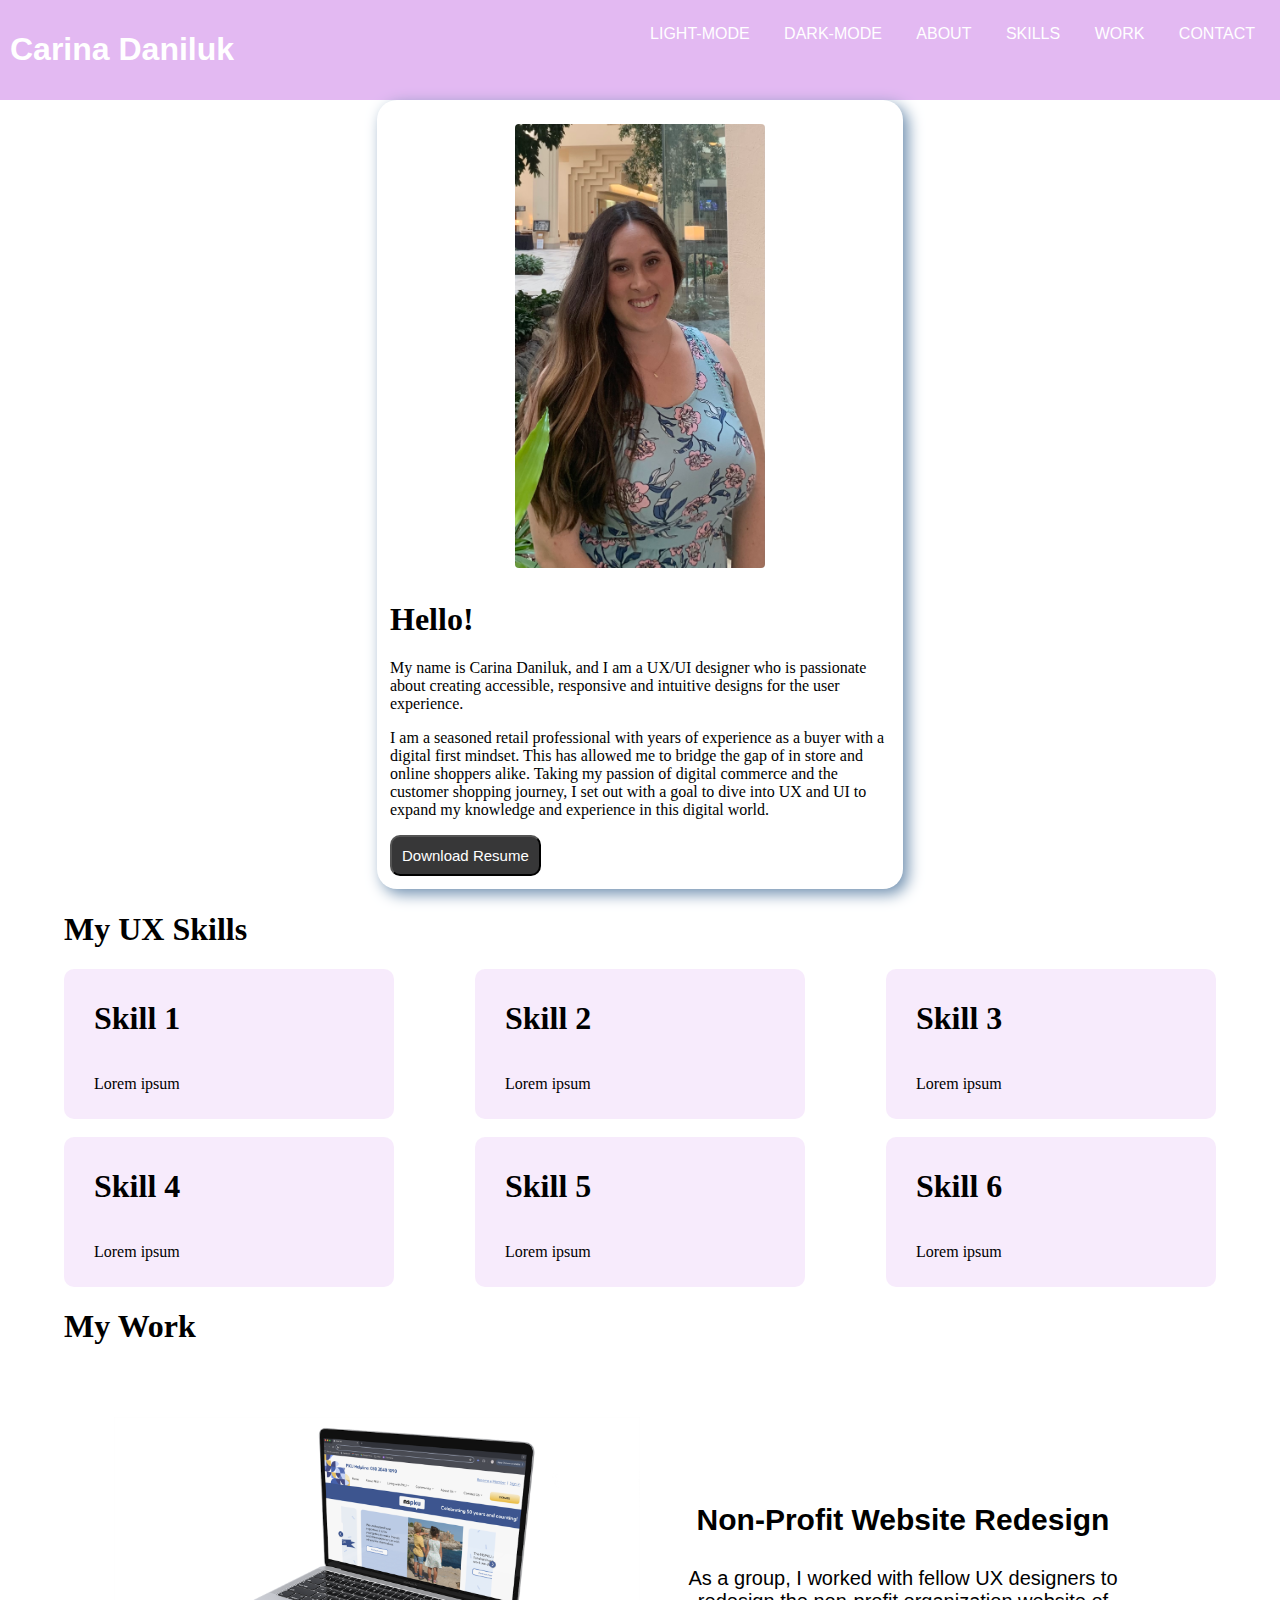
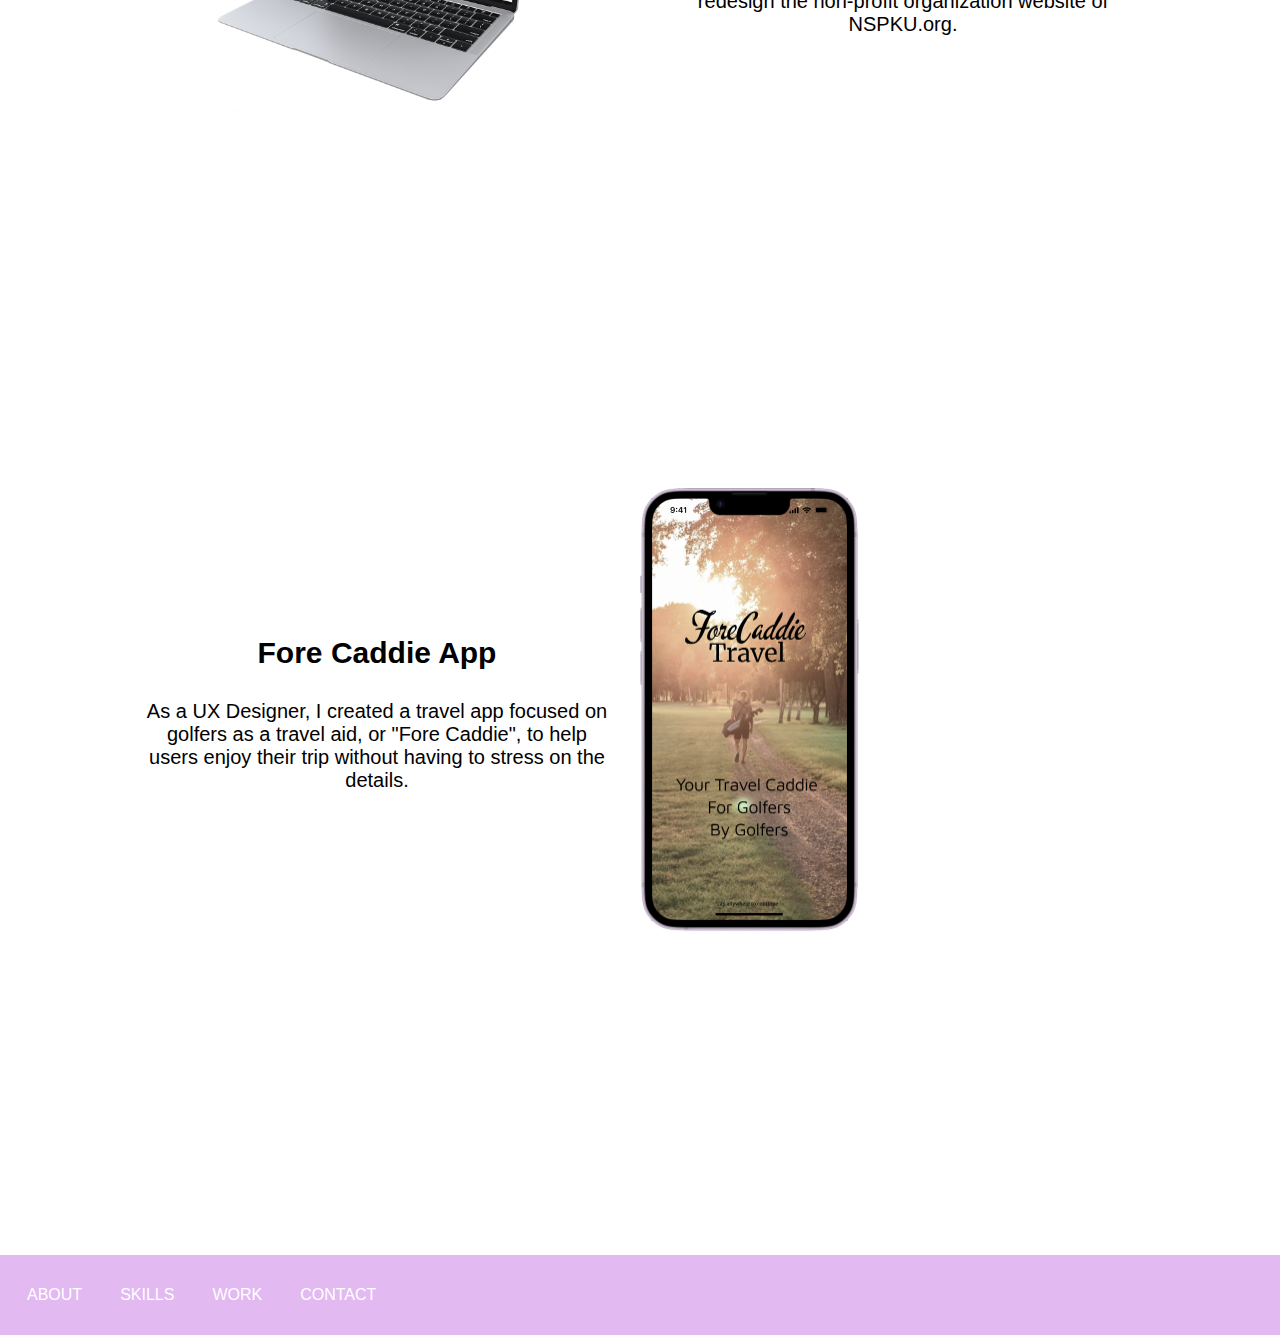
==== index.html @ d64651bf "Add files via upload" ====
<!DOCTYPE html>
<html>

<head>
  <title>Module 19 Homework</title>
  <link href="./css/style.css" id="stylesheet" type="text/css" rel="stylesheet">
</head>

<body>
  <header>
    <div class="inline-block logo">
      <h1>Carina Daniluk</h1>
    </div>
    <ul>
      <li class="inline-block themeChange light-mode"><a href="#">LIGHT-MODE</a></li>
      <li class="inline-block themeChange dark-mode"><a href="#">DARK-MODE</a></li>
      <li class="inline-block"><a href="#">ABOUT</a></li>
      <li class="inline-block"><a href="#">SKILLS</a></li>
      <li class="inline-block"><a href="#">WORK</a></li>
      <li class="inline-block"><a href="#">CONTACT</a></li>
    </ul>
  </header>


  <section class="Hero">
    <div class="content">
      <img src="./images/Me.png" alt="This is Me" class="center" width="200px">
      <h1>Hello!</h1>
      <p>My name is Carina Daniluk, and I am a UX/UI designer who is
        passionate about creating accessible, responsive and
        intuitive designs for the user experience.</p>
      <p>I am a seasoned retail professional with years of experience as a buyer
        with a digital first mindset. This has allowed me to bridge the gap of in store
        and online shoppers alike. Taking my passion of digital commerce and the
        customer shopping journey, I set out with a goal to dive into UX and UI to
        expand my knowledge and experience in this digital world.</p>
      <button>Download Resume</button>
    </div>
  </section>

  <!-------Flexbox Section - Flexbox Skills-->
  <section id="flex-skills">
    <h1>My UX Skills</h1>
    <div id="row" class="flex skills">

      <div class="flex-item">
        <h1>Skill 1</h1>
        <p>Lorem ipsum</p>
      </div>

      <div class="flex-item">
        <h1>Skill 2</h1>
        <p>Lorem ipsum</p>
      </div>

      <div class="flex-item">
        <h1>Skill 3</h1>
        <p>Lorem ipsum</p>
      </div>

    </div>
    <br>
    <div id="row" class="flex skills">

      <div class="flex-item">
        <h1>Skill 4</h1>
        <p>Lorem ipsum</p>
      </div>

      <div class="flex-item">
        <h1>Skill 5</h1>
        <p>Lorem ipsum</p>
      </div>

      <div class="flex-item">
        <h1>Skill 6</h1>
        <p>Lorem ipsum</p>
      </div>

    </div>
  </section>

  <!-----CSS Grid Skills-->
  <section id="projects">
    <h1>My Work</h1>
    <div class="grid">
      <div class="project1">
        <img src="./images/nspku.png" id="nspku-img">
        <div class="project-details1">
          <h3 class="project-title">Non-Profit Website Redesign</h3>
          <p class="project-text">As a group, I worked with fellow UX designers to redesign the non-profit organization
            website of NSPKU.org.</p>
        </div>
      </div>
      <div class="project2">
        <img src="./images/forecaddie.png" id="forecaddie-img">
        <div class="project-details2">
          <h3 class="project-title">Fore Caddie App</h3>
          <p class="project-text">As a UX Designer, I created a travel app focused on golfers as a travel aid, or "Fore
            Caddie", to help users enjoy their trip without having to stress on the details. </p>
        </div>
      </div>
    </div>
  </section>

  <footer>
    <ul>
      <li class="inline-block"><a href="#">ABOUT</a></li>
      <li class="inline-block"><a href="#">SKILLS</a></li>
      <li class="inline-block"><a href="#">WORK</a></li>
      <li class="inline-block"><a href="#">CONTACT</a></li>
    </ul>
  </footer>
  <script src="https://code.jquery.com/jquery-3.7.1.slim.js" integrity="sha256-UgvvN8vBkgO0luPSUl2s8TIlOSYRoGFAX4jlCIm9Adc=" crossorigin="anonymous"></script>
  <script src="./js/themeChange.js"></script>
</body>
</html>
---- css/style.css ----
body {
  margin: 0;
}

header {
  background-color: #e3b9f2;
  padding: 10px;
  font-family: 'Gill Sans', 'Gill Sans MT', Calibri, 'Trebuchet MS', sans-serif;
  color: white;
}

header ul {
  float: right;
  color: white;
  margin-top: 5px;
}

header li {
  display: inline-block;
  padding: 0px 5px;
}

li a {
  text-decoration: none;
  font-family: Arial, Helvetica, sans-serif;
  color: white;
  display: block;
  padding: 10px;
}

header p {
  display: inline-block;
}

.inline-block {
  display: inline-block;
}

.HeroImg {
  padding: 100px 15px;
  font-family: Arial, Helvetica, sans-serif;
}

.content {
  width: 500px;
  margin: 0 auto;
  padding: 1%;
  box-shadow: 5px 5px 15px #6F8FAF;
  background-color: #ffffff;
  border-radius: 20px
}

.center {
  display: block;
  margin-left: auto;
  margin-right: auto;
  width: 50%;
  border-radius: 15px;
  padding: 11px;
}

#flex-skills {
  margin: 0px 5%;
}

.flex {
  display: flex;
  width: 100%;
}

#row {
  flex-direction: row;
  justify-content: space-between;
}

#column {
  flex-direction: column;
  justify-content: space-between;
}

.flex-item {
  display: flex;
  flex-direction: column;
  background-color: rgba(237, 210, 249, 0.45);
  padding: 10px 0 10px 30px;
  border-radius: 10px;
  width: 300px;

}

#projects {
  margin: 0px 5%;
}

.grid {
  display: grid;
  grid-gap: 50px;
}

.project1 {
  display: grid;
  grid-template-columns: 1fr 1fr;
  align-items: center;
  padding: 50px;
  grid-template-areas: "img text";
}

.project1 img {
  width: 100%;
  object-fit: cover;
}

.project-details1 {
  grid-area: text;
  padding: 30px;
}

.project2 {
  display: grid;
  grid-template-columns: 1fr 1fr;
  align-items: center;
  padding: 50px;
  grid-template-areas: "text img";
}

.project2 img {
  max-width: 100%;
  max-height: 50%;
  object-fit: cover;
}

.project-details2 {
  grid-area: text;
  padding-left: 0px;
  padding: 30px;
}

.project-title {
  font-family: Arial, Helvetica, sans-serif;
  font-size: 30px;
  text-align: center;
}

.project-text {
  font-family: Arial, Helvetica, sans-serif;
  font-size: 20px;
  text-align: center;
}

#nspku-img:hover {
  background-color: white;
  opacity: 20%;
  cursor: pointer;
  transform: scale(1.05);
}

#forecaddie-img:hover {
  background-color: white;
  opacity: 20%;
  cursor: pointer;
  transform: scale(1.05)
}

button {
  padding: 10px;
  background-color: #373738;
  color: white;
  font-size: 15px;
  border-radius: 10px;
}

footer {
  margin-top: 50px;
  background-color: #e3b9f2;
  padding: 5px;
  color: white;
}

footer ul {
  list-style: none;
  padding-left: 5px;
}

footer li {
  display: inline-block;
  padding: 0px 7px;
}

@media only all and (max-width:1000px) {

  .skills {
    flex-direction: column !important;
  }

  .flex-item {
    width: 100%;
    padding: 0;
    margin-bottom: 30px;
  }
}
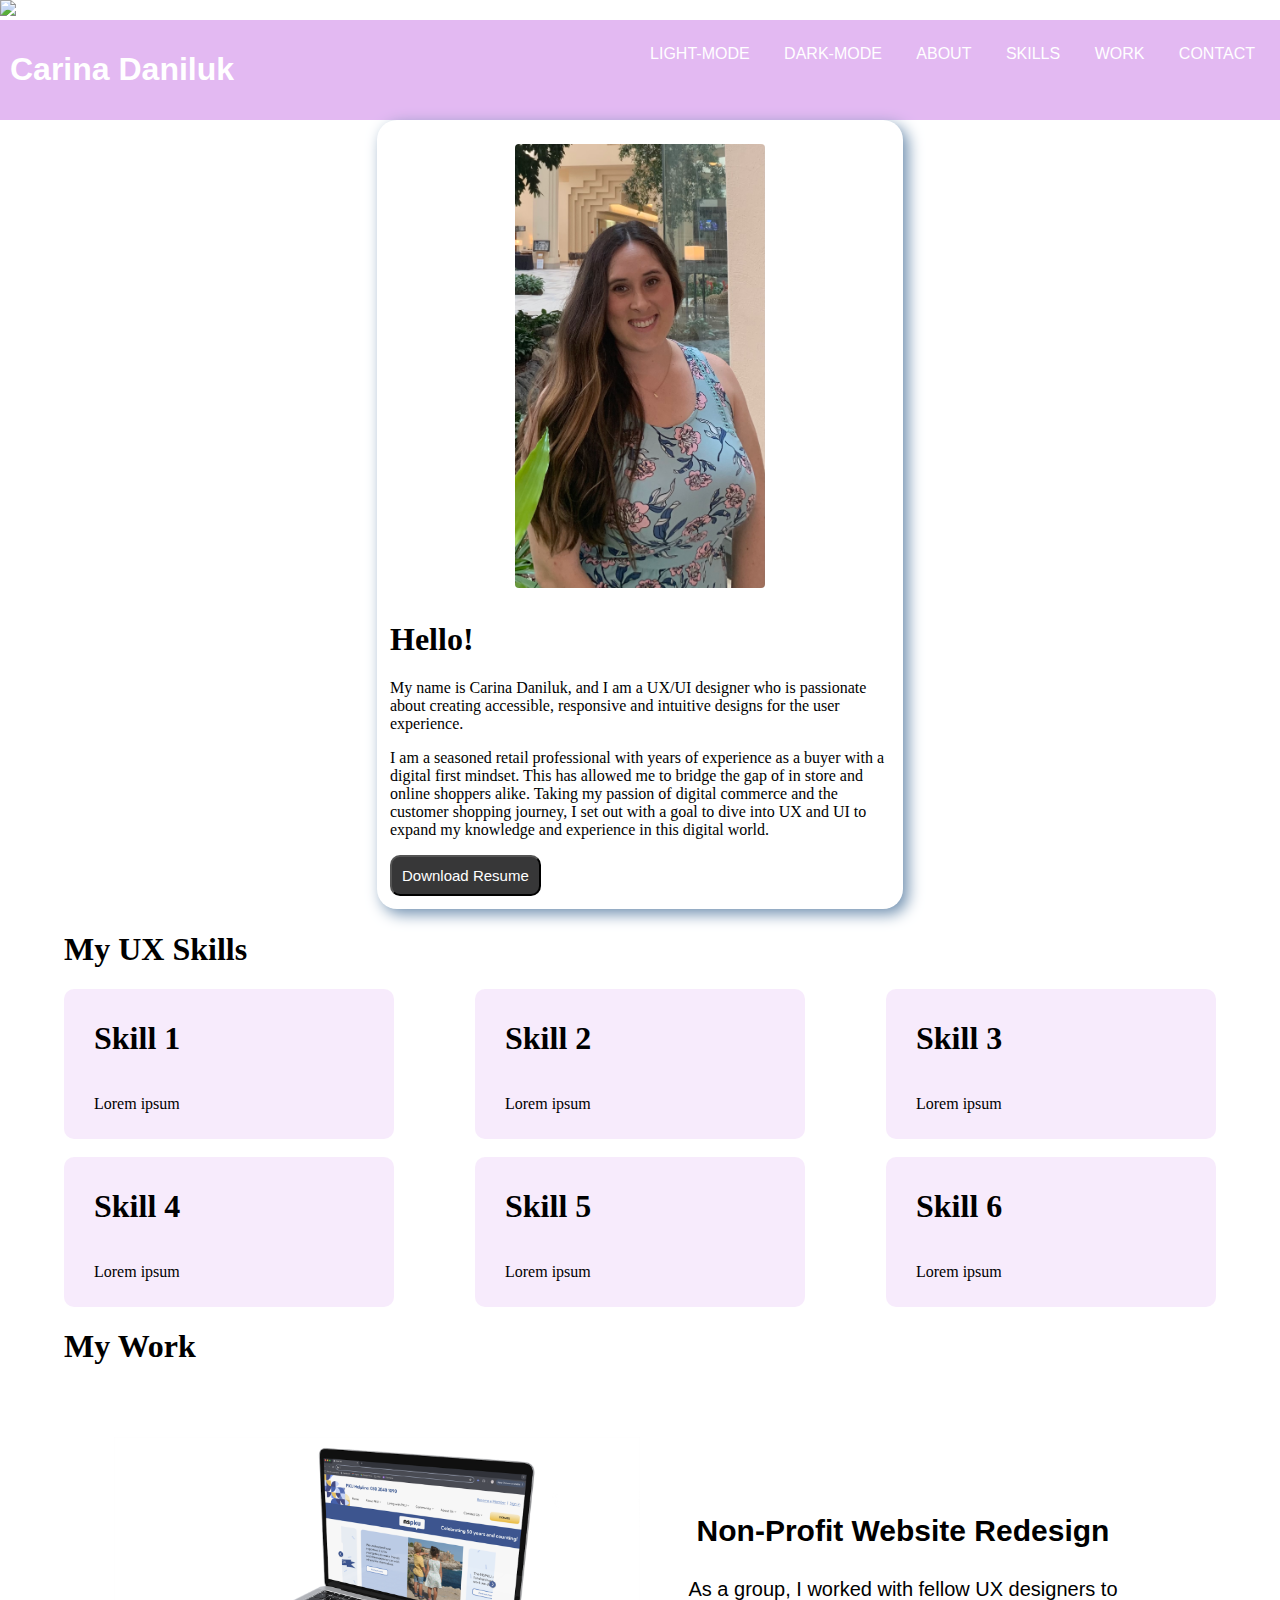
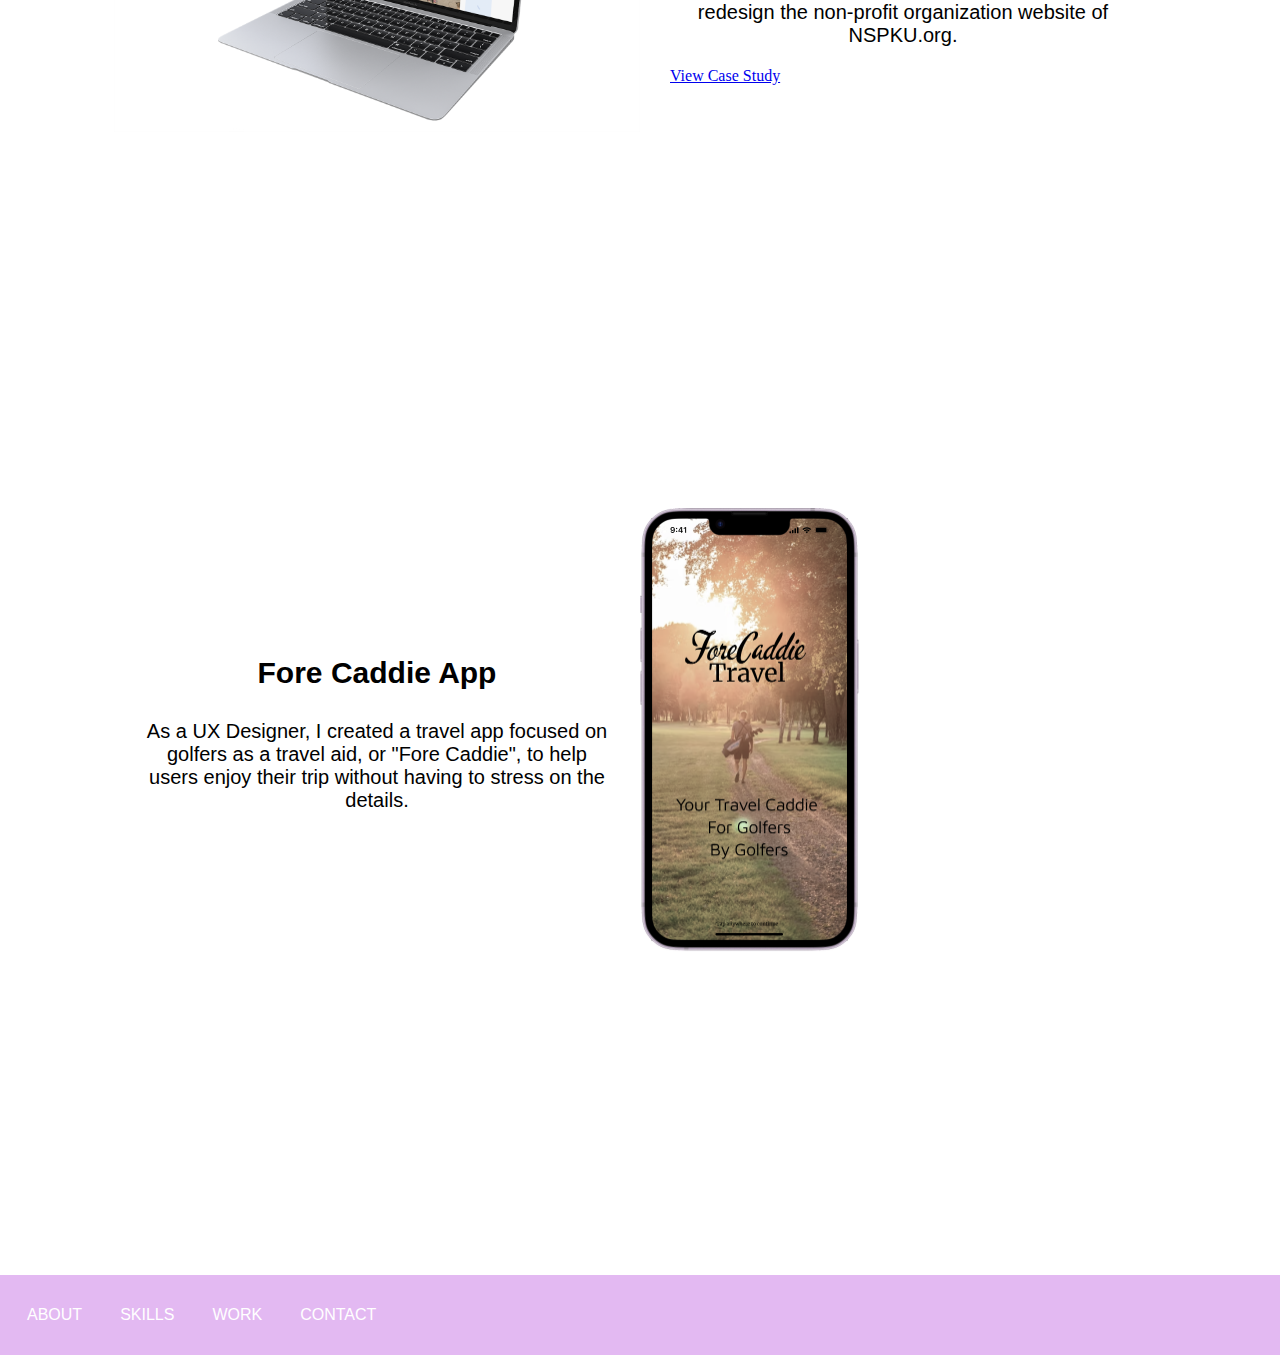
==== commit 8d5cc108: "Update index.html" ====
--- a/index.html
+++ b/index.html
@@ -7,6 +7,7 @@
 </head>
 
 <body>
+    <a href="#" id="topArrow"><img src="images/uil_arrow-up.svg"></a>
   <header>
     <div class="inline-block logo">
       <h1>Carina Daniluk</h1>
@@ -90,6 +91,7 @@
           <h3 class="project-title">Non-Profit Website Redesign</h3>
           <p class="project-text">As a group, I worked with fellow UX designers to redesign the non-profit organization
             website of NSPKU.org.</p>
+           <a href="case-study/index.html" class="btn btn-primary">View Case Study</a>
         </div>
       </div>
       <div class="project2">
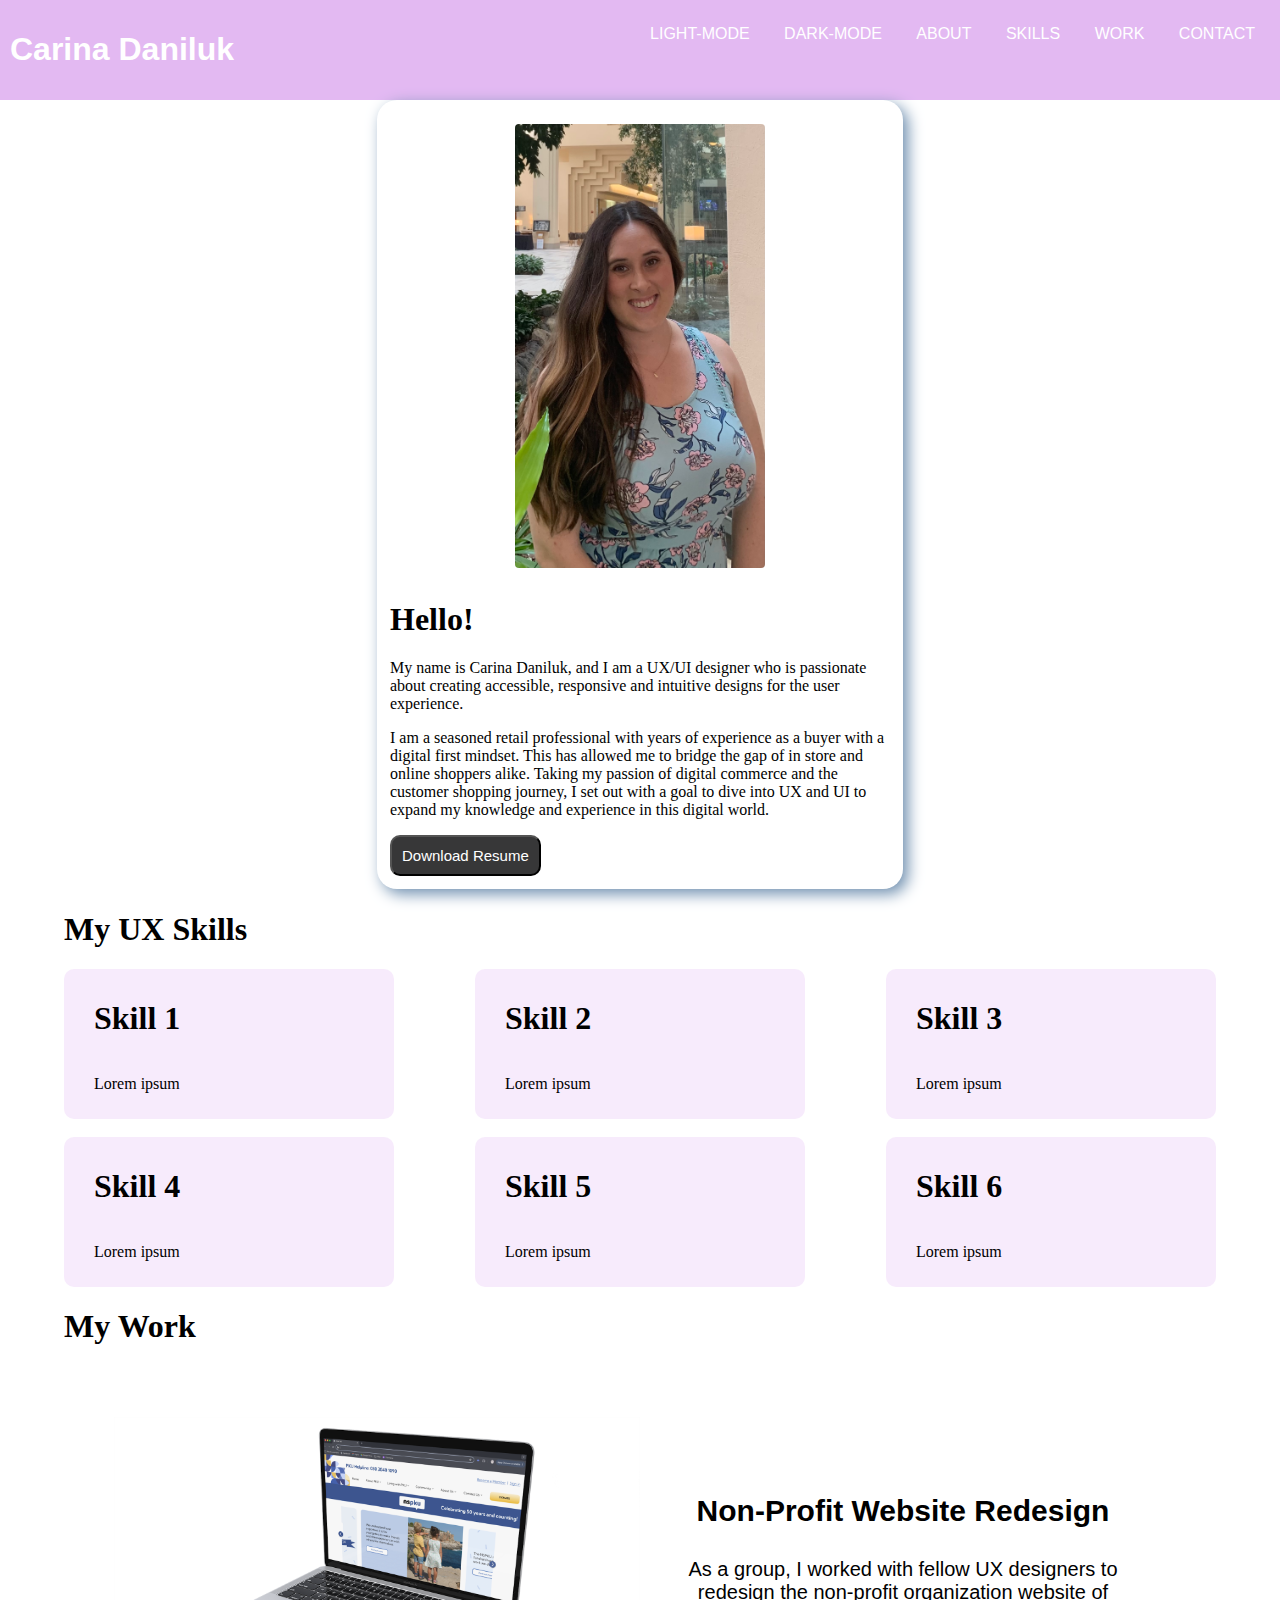
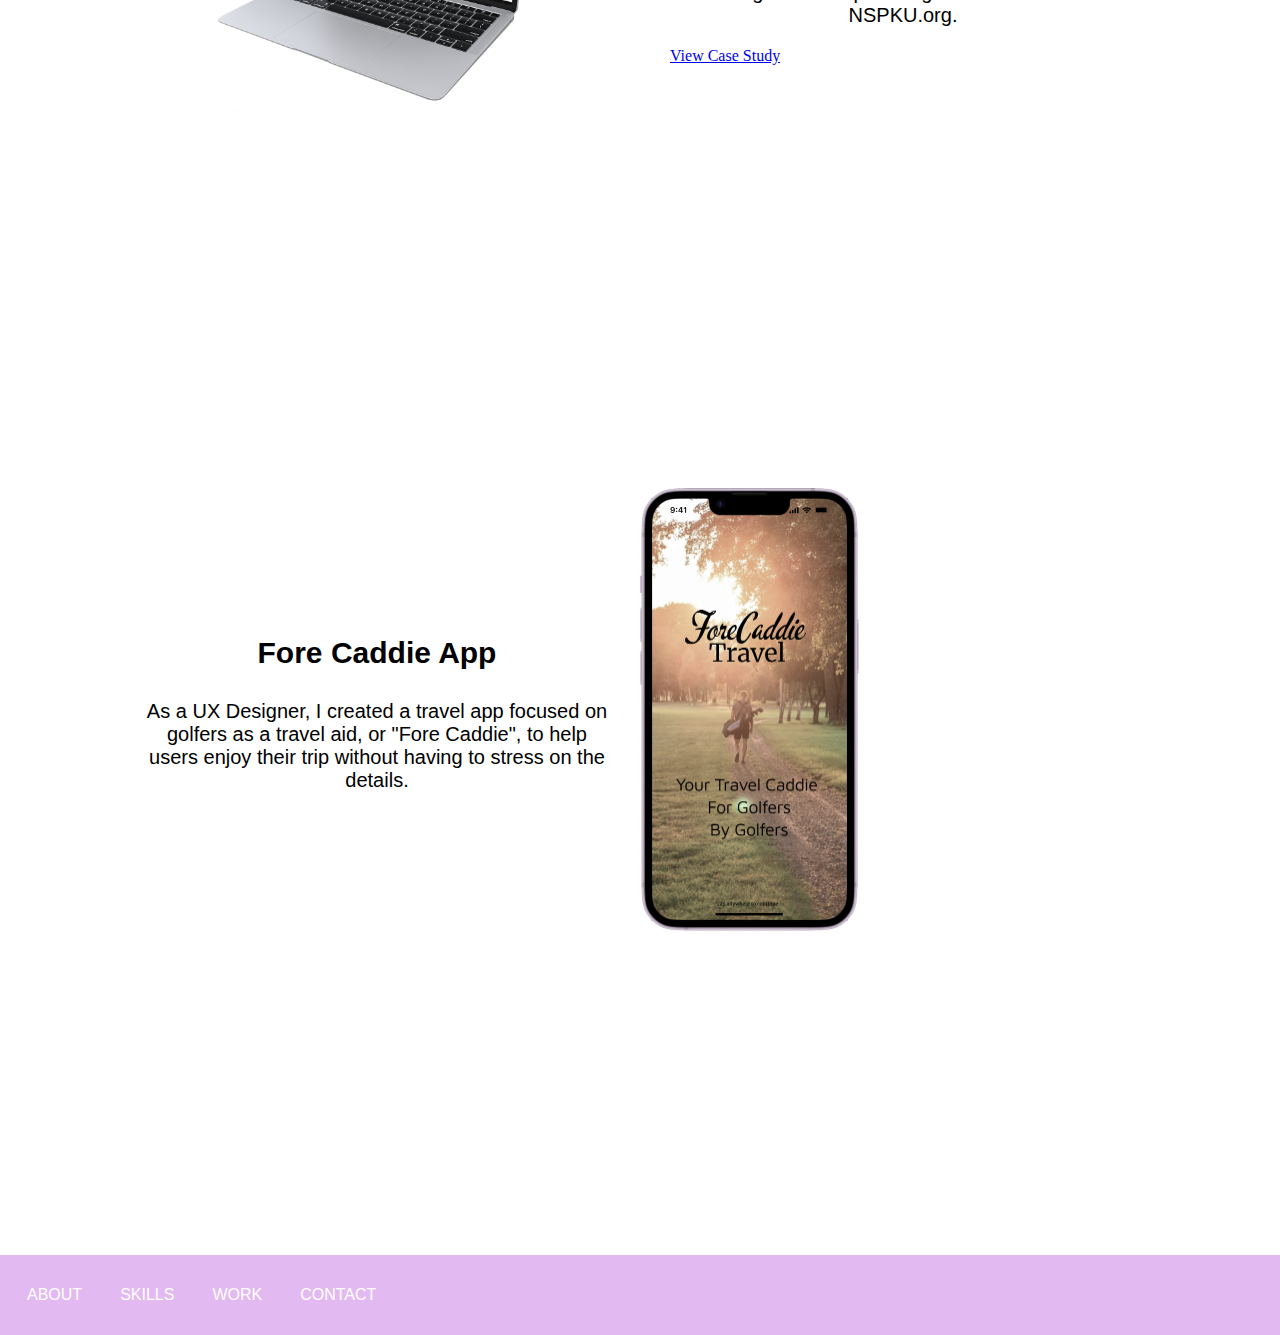
==== commit da18e5b1: "Update index.html" ====
--- a/index.html
+++ b/index.html
@@ -7,8 +7,8 @@
 </head>
 
 <body>
-    <a href="#" id="topArrow"><img src="images/uil_arrow-up.svg"></a>
   <header>
+        <a href="#" id="topArrow"><img src="images/uil_arrow-up.svg"></a>
     <div class="inline-block logo">
       <h1>Carina Daniluk</h1>
     </div>
--- a/css/style.css
+++ b/css/style.css
@@ -185,7 +185,45 @@
   display: inline-block;
   padding: 0px 7px;
 }
-
+#topArrow {
+    position: fixed;
+    bottom: 20px;
+    right: 20px;
+    background: rgb(84, 210, 210);
+    background: rgba(84, 210, 210, 0.7);
+    width: 50px;
+    height: 50px;
+    display: block;
+    text-decoration: none;
+    -webkit-border-radius: 24px;
+    -moz-border-radius: 24px;
+    border-radius: 24px;
+    display: none;
+    -webkit-transition: all 0.3s linear;
+    -moz-transition: all 0.3s ease;
+    -ms-transition: all 0.3s ease;
+    -o-transition: all 0.3s ease;
+    transition: all 0.3s ease;
+}
+
+#topArrow img {
+    width: 100%;
+    height: 100%;
+    color: #fff;
+    margin: 0;
+    position: relative;
+    left: center;
+    top: center;
+    -webkit-transition: all 0.3s ease;
+    -moz-transition: all 0.3s ease;
+    -ms-transition: all 0.3s ease;
+    -o-transition: all 0.3s ease;
+    transition: all 0.3s ease;
+}
+#topArrow:hover {
+    background: rgba(34, 114, 116, 0.9);
+    top: 5px;
+}
 @media only all and (max-width:1000px) {
 
   .skills {
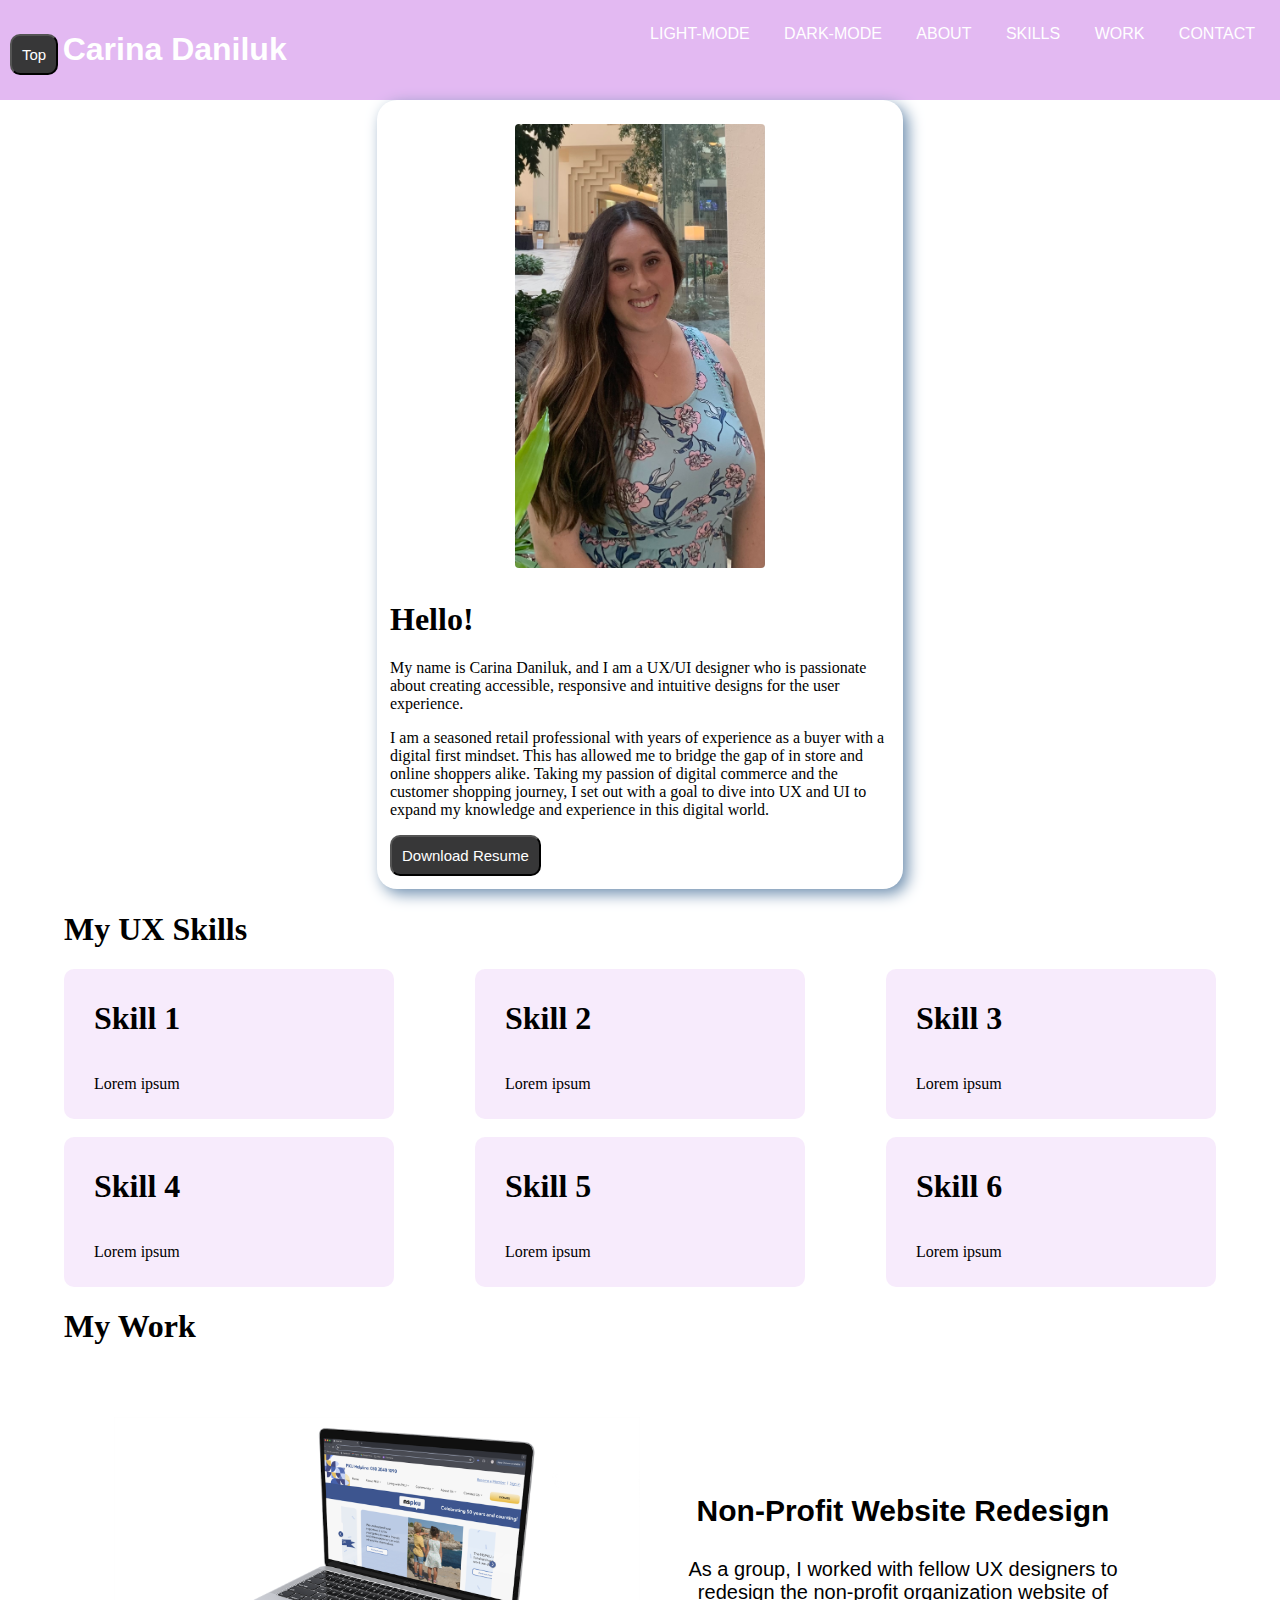
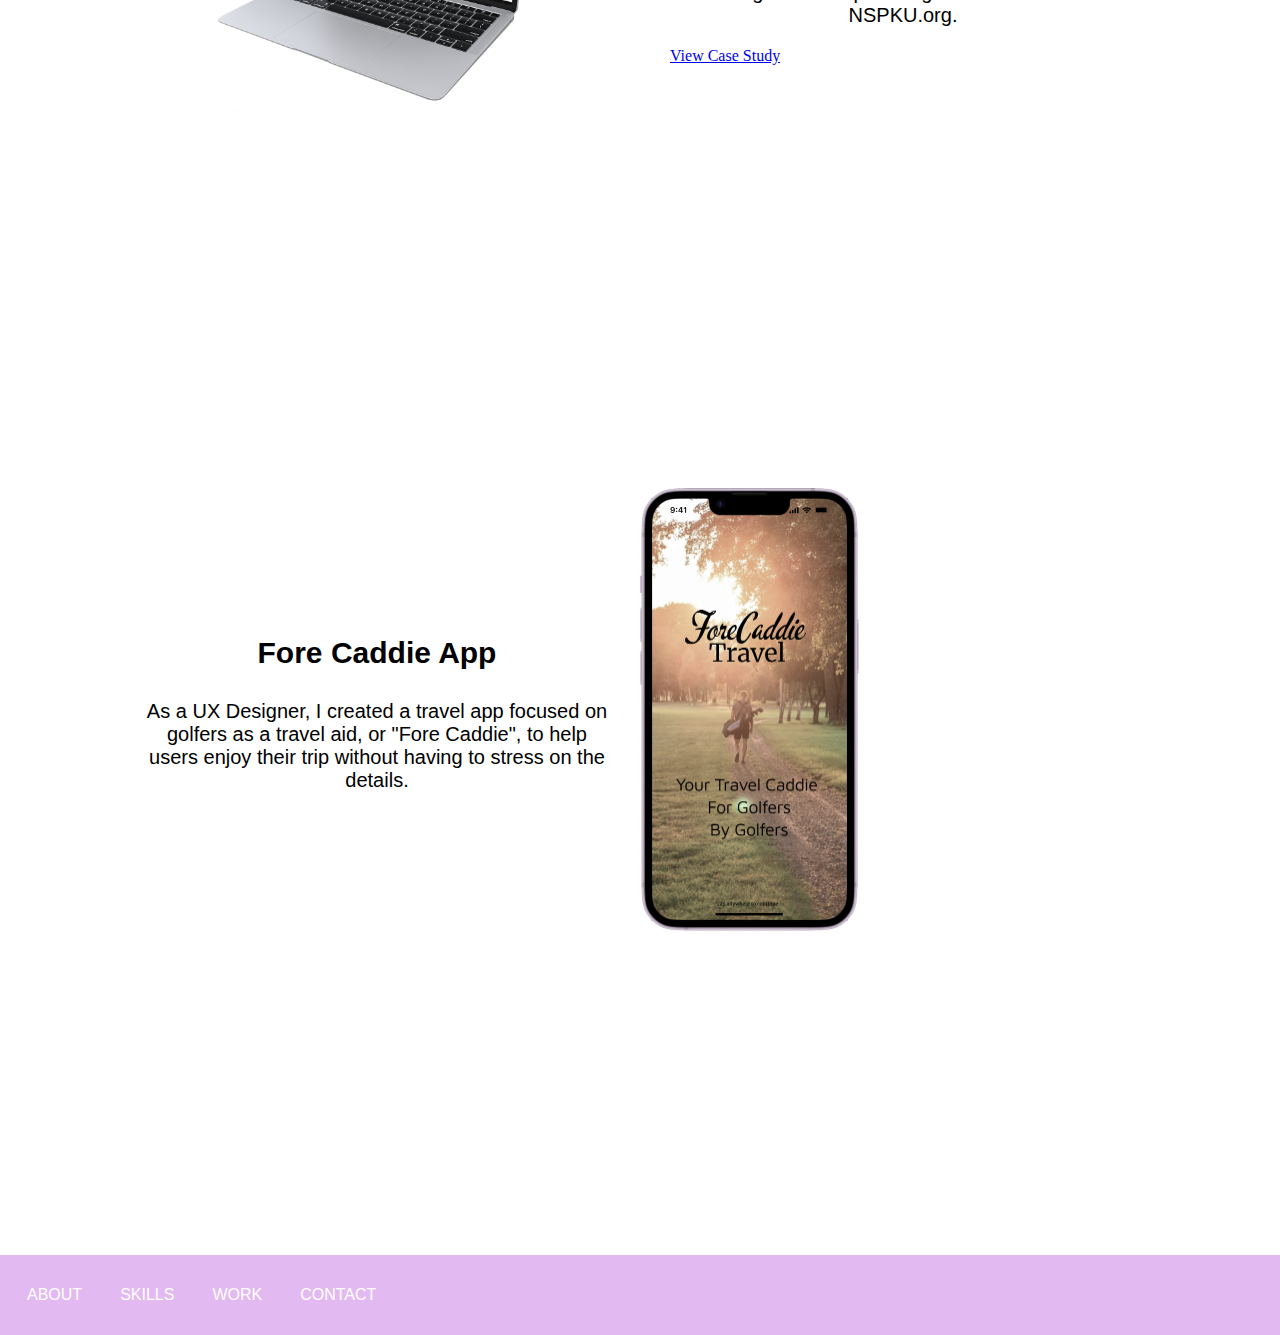
==== commit 75294d82: "Update index.html" ====
--- a/index.html
+++ b/index.html
@@ -8,7 +8,7 @@
 
 <body>
   <header>
-        <a href="#" id="topArrow"><img src="images/uil_arrow-up.svg"></a>
+        <button onclick="topFunction()" id="myBtn" title="Go to top">Top</button>
     <div class="inline-block logo">
       <h1>Carina Daniluk</h1>
     </div>
--- a/css/style.css
+++ b/css/style.css
@@ -1,189 +1,5 @@
 body {
   margin: 0;
-}
-
-header {
-  background-color: #e3b9f2;
-  padding: 10px;
-  font-family: 'Gill Sans', 'Gill Sans MT', Calibri, 'Trebuchet MS', sans-serif;
-  color: white;
-}
-
-header ul {
-  float: right;
-  color: white;
-  margin-top: 5px;
-}
-
-header li {
-  display: inline-block;
-  padding: 0px 5px;
-}
-
-li a {
-  text-decoration: none;
-  font-family: Arial, Helvetica, sans-serif;
-  color: white;
-  display: block;
-  padding: 10px;
-}
-
-header p {
-  display: inline-block;
-}
-
-.inline-block {
-  display: inline-block;
-}
-
-.HeroImg {
-  padding: 100px 15px;
-  font-family: Arial, Helvetica, sans-serif;
-}
-
-.content {
-  width: 500px;
-  margin: 0 auto;
-  padding: 1%;
-  box-shadow: 5px 5px 15px #6F8FAF;
-  background-color: #ffffff;
-  border-radius: 20px
-}
-
-.center {
-  display: block;
-  margin-left: auto;
-  margin-right: auto;
-  width: 50%;
-  border-radius: 15px;
-  padding: 11px;
-}
-
-#flex-skills {
-  margin: 0px 5%;
-}
-
-.flex {
-  display: flex;
-  width: 100%;
-}
-
-#row {
-  flex-direction: row;
-  justify-content: space-between;
-}
-
-#column {
-  flex-direction: column;
-  justify-content: space-between;
-}
-
-.flex-item {
-  display: flex;
-  flex-direction: column;
-  background-color: rgba(237, 210, 249, 0.45);
-  padding: 10px 0 10px 30px;
-  border-radius: 10px;
-  width: 300px;
-
-}
-
-#projects {
-  margin: 0px 5%;
-}
-
-.grid {
-  display: grid;
-  grid-gap: 50px;
-}
-
-.project1 {
-  display: grid;
-  grid-template-columns: 1fr 1fr;
-  align-items: center;
-  padding: 50px;
-  grid-template-areas: "img text";
-}
-
-.project1 img {
-  width: 100%;
-  object-fit: cover;
-}
-
-.project-details1 {
-  grid-area: text;
-  padding: 30px;
-}
-
-.project2 {
-  display: grid;
-  grid-template-columns: 1fr 1fr;
-  align-items: center;
-  padding: 50px;
-  grid-template-areas: "text img";
-}
-
-.project2 img {
-  max-width: 100%;
-  max-height: 50%;
-  object-fit: cover;
-}
-
-.project-details2 {
-  grid-area: text;
-  padding-left: 0px;
-  padding: 30px;
-}
-
-.project-title {
-  font-family: Arial, Helvetica, sans-serif;
-  font-size: 30px;
-  text-align: center;
-}
-
-.project-text {
-  font-family: Arial, Helvetica, sans-serif;
-  font-size: 20px;
-  text-align: center;
-}
-
-#nspku-img:hover {
-  background-color: white;
-  opacity: 20%;
-  cursor: pointer;
-  transform: scale(1.05);
-}
-
-#forecaddie-img:hover {
-  background-color: white;
-  opacity: 20%;
-  cursor: pointer;
-  transform: scale(1.05)
-}
-
-button {
-  padding: 10px;
-  background-color: #373738;
-  color: white;
-  font-size: 15px;
-  border-radius: 10px;
-}
-
-footer {
-  margin-top: 50px;
-  background-color: #e3b9f2;
-  padding: 5px;
-  color: white;
-}
-
-footer ul {
-  list-style: none;
-  padding-left: 5px;
-}
-
-footer li {
-  display: inline-block;
-  padding: 0px 7px;
 }
 #topArrow {
     position: fixed;
@@ -224,6 +40,189 @@
     background: rgba(34, 114, 116, 0.9);
     top: 5px;
 }
+header {
+  background-color: #e3b9f2;
+  padding: 10px;
+  font-family: 'Gill Sans', 'Gill Sans MT', Calibri, 'Trebuchet MS', sans-serif;
+  color: white;
+}
+
+header ul {
+  float: right;
+  color: white;
+  margin-top: 5px;
+}
+
+header li {
+  display: inline-block;
+  padding: 0px 5px;
+}
+
+li a {
+  text-decoration: none;
+  font-family: Arial, Helvetica, sans-serif;
+  color: white;
+  display: block;
+  padding: 10px;
+}
+
+header p {
+  display: inline-block;
+}
+
+.inline-block {
+  display: inline-block;
+}
+
+.HeroImg {
+  padding: 100px 15px;
+  font-family: Arial, Helvetica, sans-serif;
+}
+
+.content {
+  width: 500px;
+  margin: 0 auto;
+  padding: 1%;
+  box-shadow: 5px 5px 15px #6F8FAF;
+  background-color: #ffffff;
+  border-radius: 20px
+}
+
+.center {
+  display: block;
+  margin-left: auto;
+  margin-right: auto;
+  width: 50%;
+  border-radius: 15px;
+  padding: 11px;
+}
+
+#flex-skills {
+  margin: 0px 5%;
+}
+
+.flex {
+  display: flex;
+  width: 100%;
+}
+
+#row {
+  flex-direction: row;
+  justify-content: space-between;
+}
+
+#column {
+  flex-direction: column;
+  justify-content: space-between;
+}
+
+.flex-item {
+  display: flex;
+  flex-direction: column;
+  background-color: rgba(237, 210, 249, 0.45);
+  padding: 10px 0 10px 30px;
+  border-radius: 10px;
+  width: 300px;
+
+}
+
+#projects {
+  margin: 0px 5%;
+}
+
+.grid {
+  display: grid;
+  grid-gap: 50px;
+}
+
+.project1 {
+  display: grid;
+  grid-template-columns: 1fr 1fr;
+  align-items: center;
+  padding: 50px;
+  grid-template-areas: "img text";
+}
+
+.project1 img {
+  width: 100%;
+  object-fit: cover;
+}
+
+.project-details1 {
+  grid-area: text;
+  padding: 30px;
+}
+
+.project2 {
+  display: grid;
+  grid-template-columns: 1fr 1fr;
+  align-items: center;
+  padding: 50px;
+  grid-template-areas: "text img";
+}
+
+.project2 img {
+  max-width: 100%;
+  max-height: 50%;
+  object-fit: cover;
+}
+
+.project-details2 {
+  grid-area: text;
+  padding-left: 0px;
+  padding: 30px;
+}
+
+.project-title {
+  font-family: Arial, Helvetica, sans-serif;
+  font-size: 30px;
+  text-align: center;
+}
+
+.project-text {
+  font-family: Arial, Helvetica, sans-serif;
+  font-size: 20px;
+  text-align: center;
+}
+
+#nspku-img:hover {
+  background-color: white;
+  opacity: 20%;
+  cursor: pointer;
+  transform: scale(1.05);
+}
+
+#forecaddie-img:hover {
+  background-color: white;
+  opacity: 20%;
+  cursor: pointer;
+  transform: scale(1.05)
+}
+
+button {
+  padding: 10px;
+  background-color: #373738;
+  color: white;
+  font-size: 15px;
+  border-radius: 10px;
+}
+
+footer {
+  margin-top: 50px;
+  background-color: #e3b9f2;
+  padding: 5px;
+  color: white;
+}
+
+footer ul {
+  list-style: none;
+  padding-left: 5px;
+}
+
+footer li {
+  display: inline-block;
+  padding: 0px 7px;
+}
 @media only all and (max-width:1000px) {
 
   .skills {
